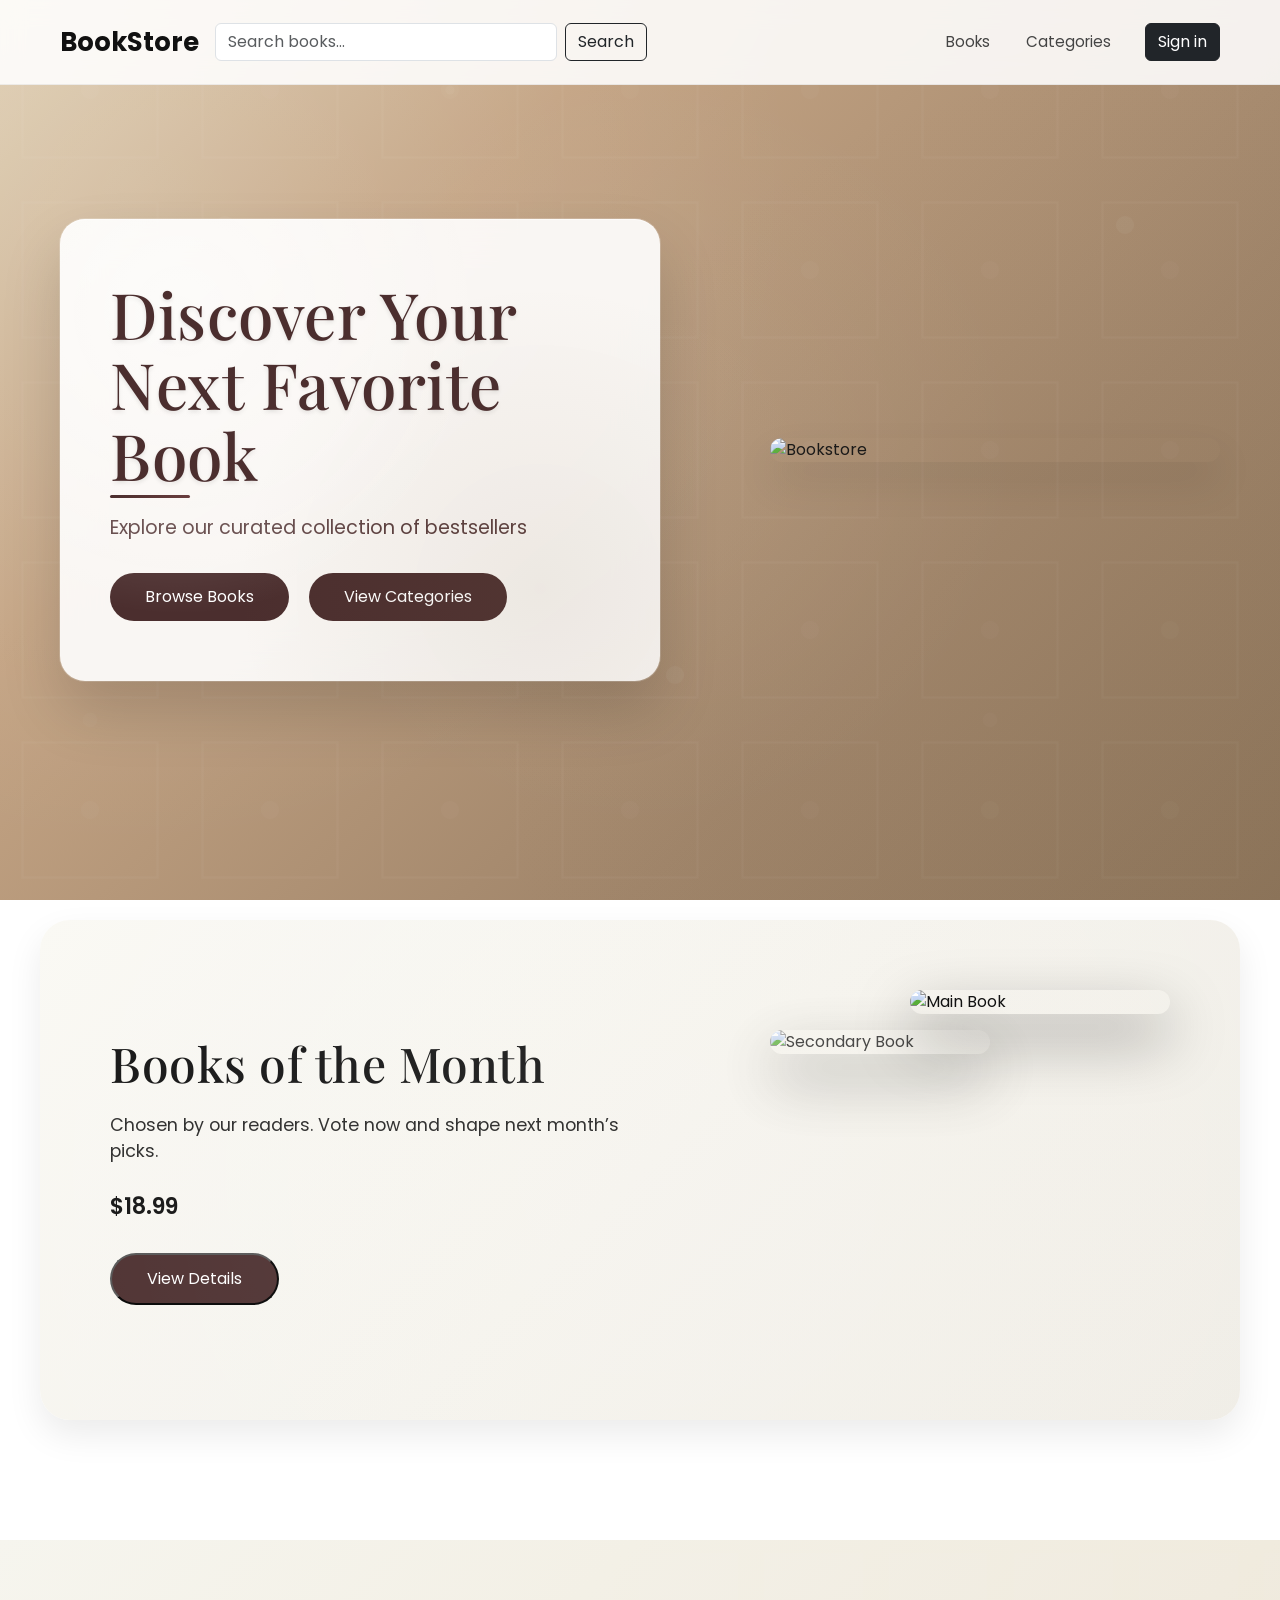
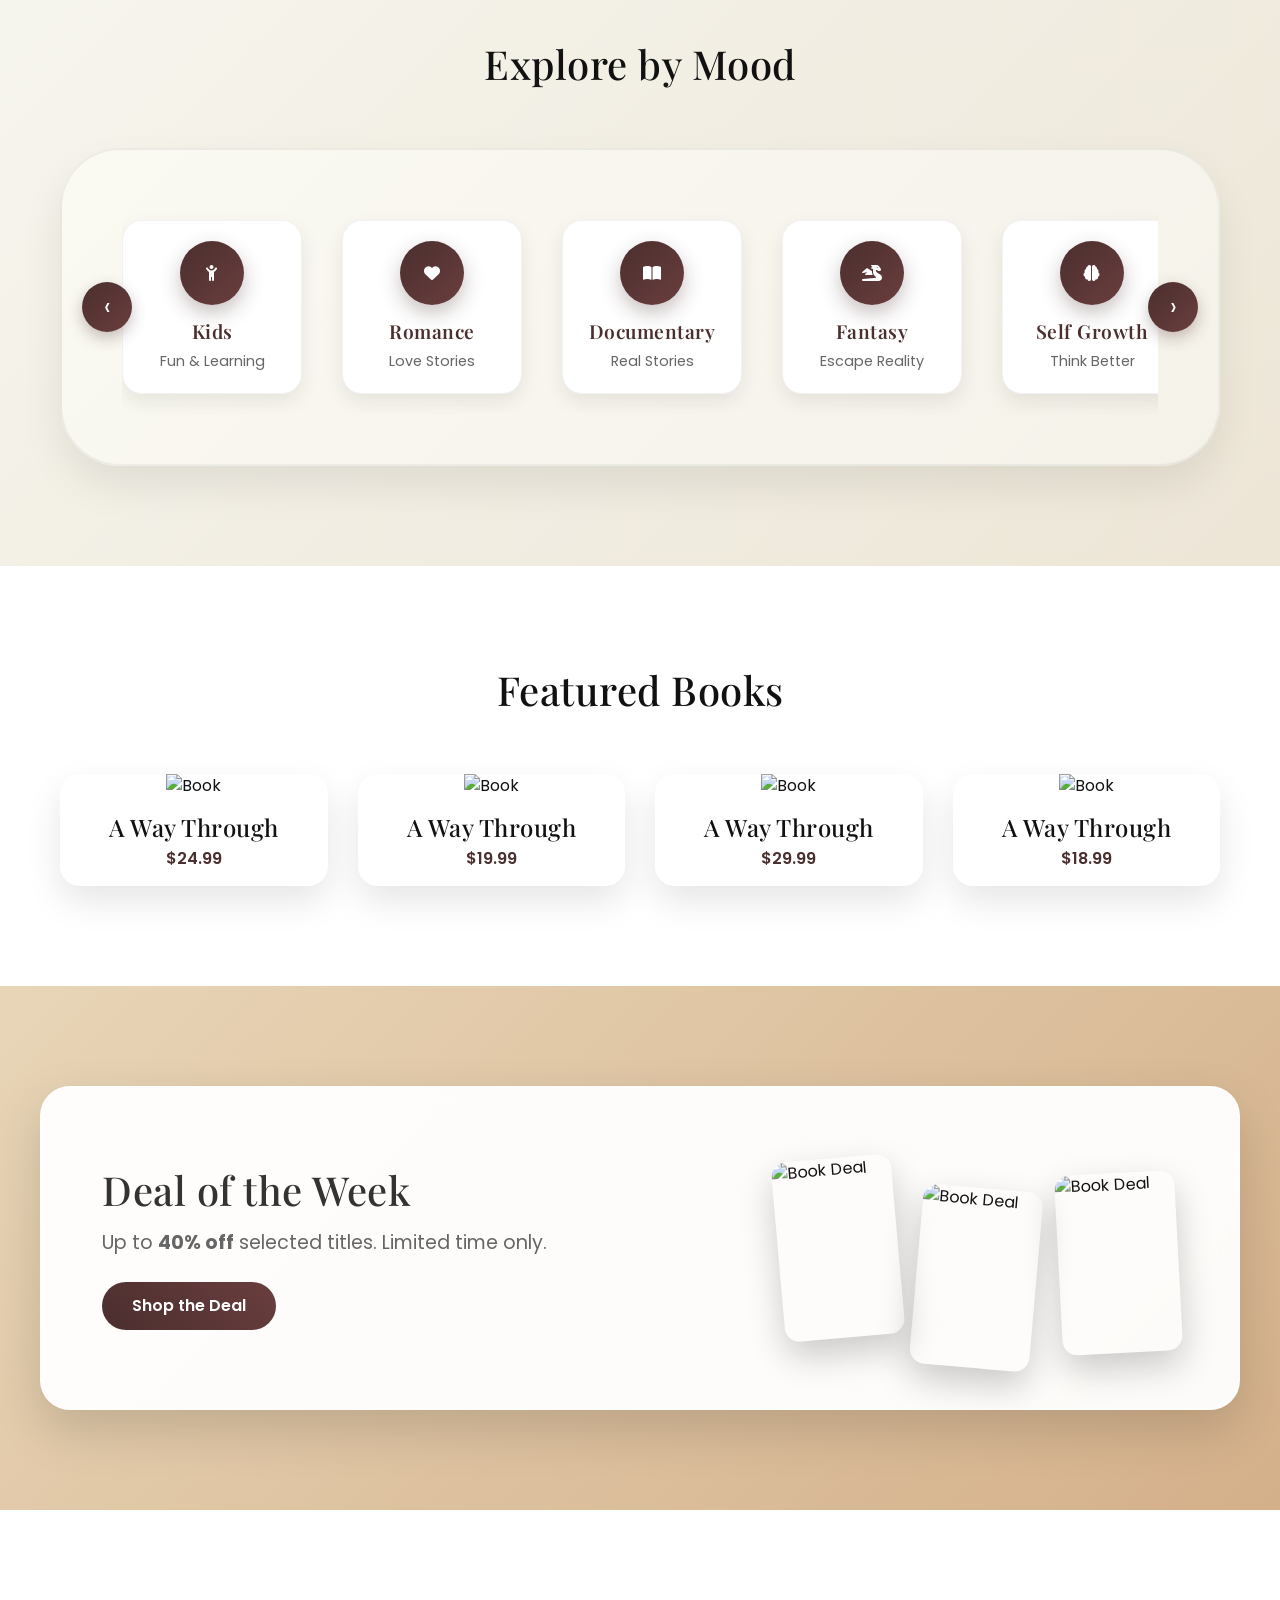
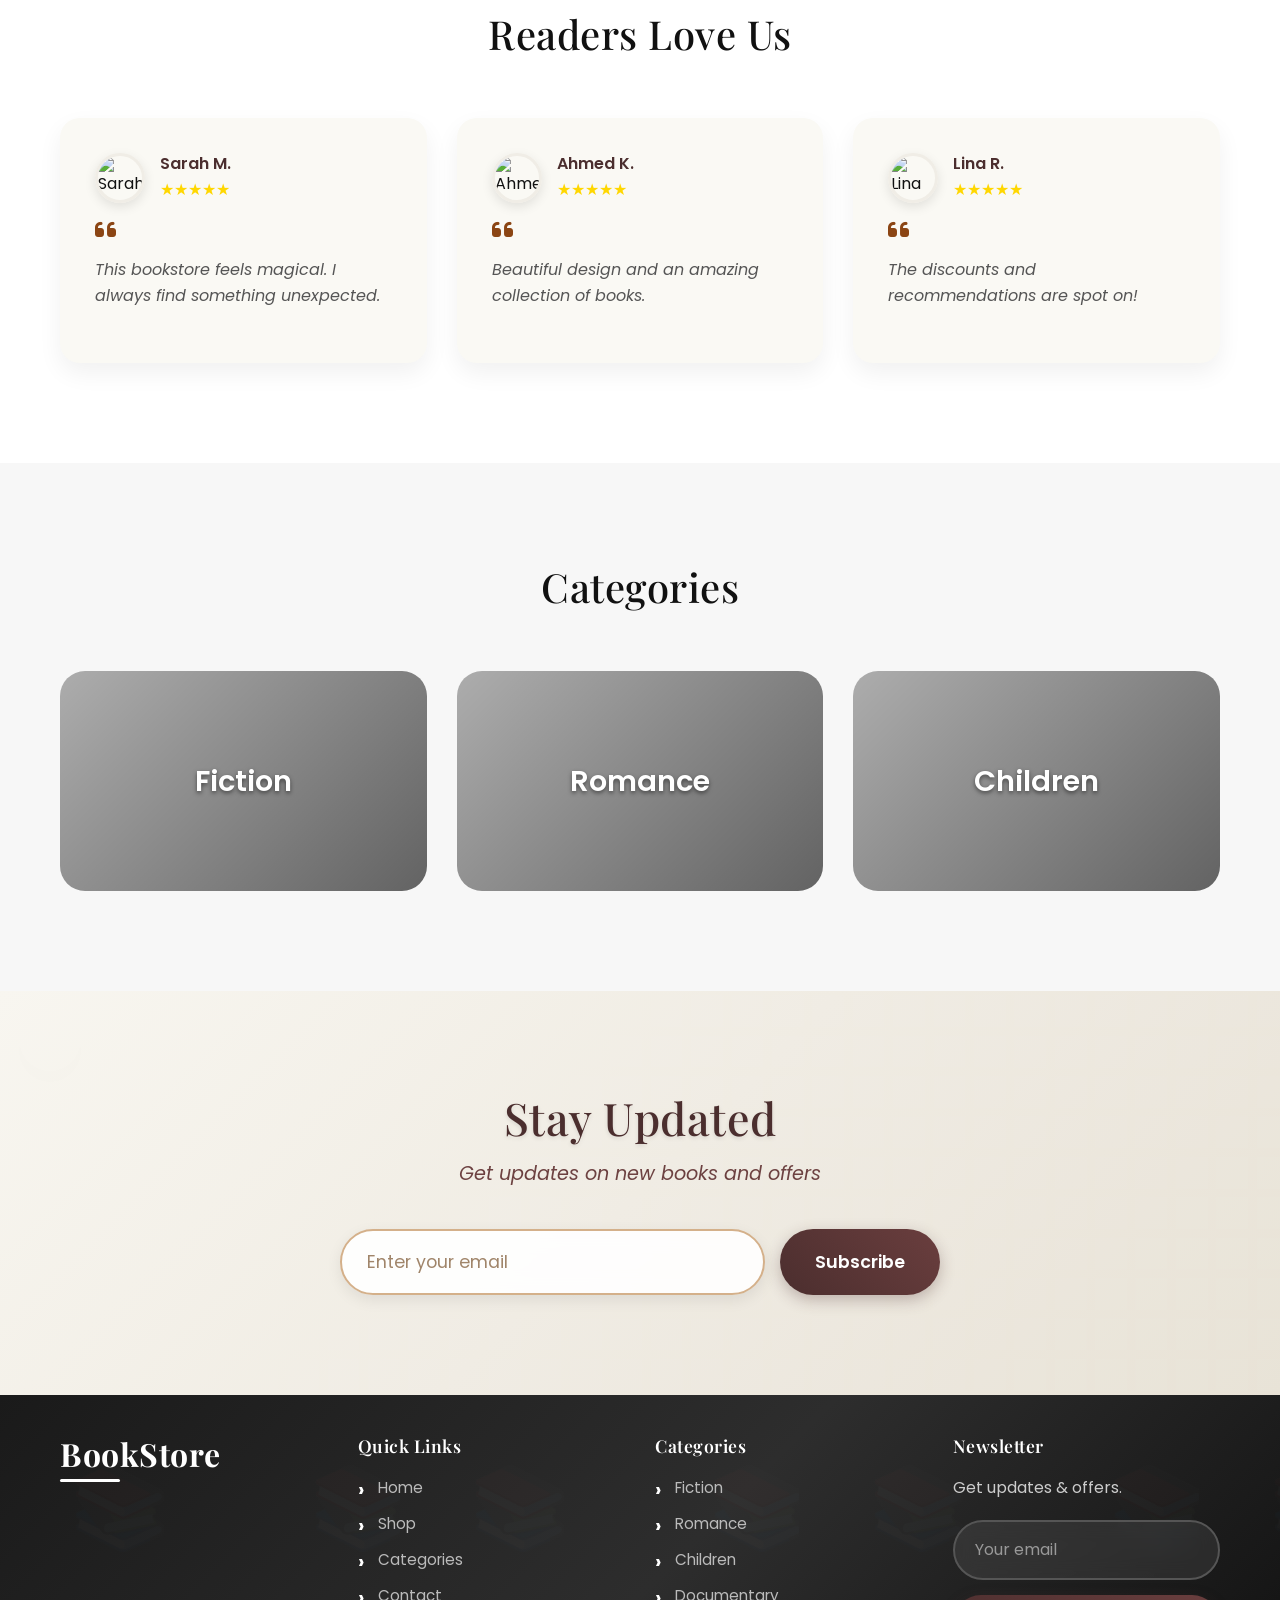
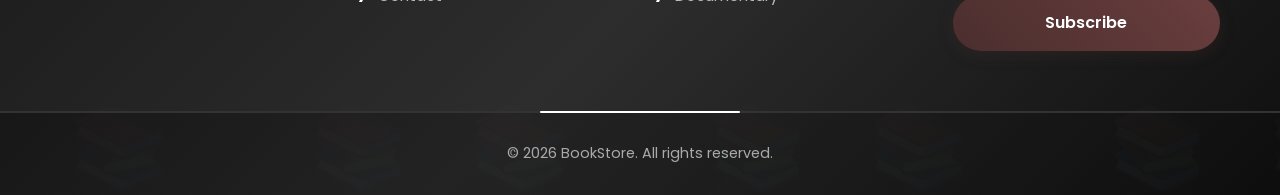
==== index.html @ 762d5c10 "Add files via upload" ====
<!DOCTYPE html>
<html lang="en">
<head>
  <meta charset="UTF-8" />
  <meta name="viewport" content="width=device-width, initial-scale=1.0" />
  <title>BookStore</title>

  <!-- Bootstrap -->
  <link href="https://cdn.jsdelivr.net/npm/bootstrap@5.3.2/dist/css/bootstrap.min.css" rel="stylesheet" />

  <!-- Google Fonts -->
  <link rel="preconnect" href="https://fonts.googleapis.com">
  <link rel="preconnect" href="https://fonts.gstatic.com" crossorigin>
  <link href="https://fonts.googleapis.com/css2?family=Playfair+Display:wght@500;600;700&family=Poppins:wght@300;400;500&display=swap" rel="stylesheet">

  <!-- Font Awesome -->
  <link rel="stylesheet" href="https://cdnjs.cloudflare.com/ajax/libs/font-awesome/6.5.1/css/all.min.css">

  <!-- Custom CSS -->
  <link rel="stylesheet" href="style.css" />
</head>
<body>

  <!-- NAVBAR -->
  <nav class="navbar navbar-expand-lg fixed-top navbar-custom">
    <div class="container">
      <a class="navbar-brand fw-bold" href="#">BookStore</a>
      <button class="navbar-toggler" data-bs-toggle="collapse" data-bs-target="#nav">
        <span class="navbar-toggler-icon"></span>
      </button>

      <div class="collapse navbar-collapse" id="nav">
        <form class="d-flex me-3">
          <input class="form-control me-2" type="search" placeholder="Search books...">
          <button class="btn btn-outline-dark" type="submit">Search</button>
        </form>

        <ul class="navbar-nav ms-auto align-items-center">
          <li class="nav-item"><a class="nav-link" href="#featured">Books</a></li>
          <li class="nav-item"><a class="nav-link" href="#categories">Categories</a></li>

          <li class="nav-item">
            <a href="register.html" class="btn btn-dark ms-3">Sign in</a>
          </li>
        </ul>
      </div>
    </div>
  </nav>

  <!-- HERO -->
  <header class="hero">
    <div class="container hero-container">
      <div class="hero-content">
        <h1>Discover Your Next Favorite Book</h1>
        <p class="hero-line">
          Explore our curated collection of
          <span class="type-wrapper">
            <span id="type-words"></span>
          </span>
        </p>

        <div class="hero-buttons">
          <a href="#featured" class="btn-dark-custom">Browse Books</a>
          <a href="#categories" class="btn-dark-custom">View Categories</a>
        </div>
      </div>

      <div class="hero-image">
        <div class="hero-image-frame">
          <img src="img/try4.jpg" alt="Bookstore">
        </div>
      </div>
    </div>
  </header>

  <!-- BOOK OF THE MONTH -->
  <div class="book-of-day-card">
    <div class="book-of-day-info">
      <h2>Books of the Month</h2>
      <p class="subtitle">
        Chosen by our readers. Vote now and shape next month’s picks.
      </p>

      <div class="price-tag">$18.99</div>

      <button class="btn-dark-custom">View Details</button>
    </div>

    <div class="book-of-day-covers">
      <img src="/img/nbook12.jpg" alt="Main Book" class="main-book">
      <img src="/img/nbook11.jpg" alt="Secondary Book" class="side-book">
    </div>
  </div>

  <!-- EXPLORE BY MOOD -->
  <section class="section mood-section">
    <div class="container">
      <h2 class="section-title">Explore by Mood</h2>

      <div class="mood-wrapper">
        <button class="nav-btn left">‹</button>
        <div class="mood-track">
          <div class="mood-card"><div class="icon"><i class="fa-solid fa-child-reaching"></i></div><h4>Kids</h4><p>Fun & Learning</p></div>
          <div class="mood-card"><div class="icon"><i class="fa-solid fa-heart"></i></div><h4>Romance</h4><p>Love Stories</p></div>
          <div class="mood-card"><div class="icon"><i class="fa-solid fa-book-open"></i></div><h4>Documentary</h4><p>Real Stories</p></div>
          <div class="mood-card"><div class="icon"><i class="fa-solid fa-dragon"></i></div><h4>Fantasy</h4><p>Escape Reality</p></div>
          <div class="mood-card"><div class="icon"><i class="fa-solid fa-brain"></i></div><h4>Self Growth</h4><p>Think Better</p></div>
        </div>
        <button class="nav-btn right">›</button>
      </div>
    </div>
  </section>

  <!-- FEATURED BOOKS -->
  <section class="section" id="featured">
    <div class="container">
      <h2 class="section-title">Featured Books</h2>
      <div class="book-grid">
        <div class="book-card" data-mood="fantasy"><img src="img/img2.jpg" alt="Book"><h4>A Way Through</h4><span>$24.99</span></div>
        <div class="book-card" data-mood="romance"><img src="img/img3.jpg" alt="Book"><h4>A Way Through</h4><span>$19.99</span></div>
        <div class="book-card" data-mood="kids"><img src="img/nbook4.jpg" alt="Book"><h4>A Way Through</h4><span>$29.99</span></div>
        <div class="book-card" data-mood="documentary"><img src="img/nbook8.jpg" alt="Book"><h4>A Way Through</h4><span>$18.99</span></div>
      </div>
    </div>
  </section>

  <!-- DEAL OF THE WEEK -->
  <section class="section deal-section">
    <div class="container deal-box">
      <div class="deal-text">
        <h2>Deal of the Week</h2>
        <p>Up to <strong>40% off</strong> selected titles. Limited time only.</p>
        <a href="#" class="btn btn-dark">Shop the Deal</a>
      </div>
      <div class="deal-icon">
        <img src="img/book1.jpg" alt="Book Deal" style="width: 120px; height: 180px; object-fit: cover; border-radius: 15px; box-shadow: 0 15px 35px rgba(0,0,0,0.2);">
        <img src="img/book3.jpg" alt="Book Deal" style="width: 120px; height: 180px; object-fit: cover; border-radius: 15px; box-shadow: 0 15px 35px rgba(0,0,0,0.2); transform: rotate(5deg) translateY(20px);">
        <img src="img/nbook2.jpg" alt="Book Deal" style="width: 120px; height: 180px; object-fit: cover; border-radius: 15px; box-shadow: 0 15px 35px rgba(0,0,0,0.2); transform: rotate(-3deg) translateY(10px);">
      </div>
    </div>
  </section>

  <!-- READERS LOVE US -->
  <section class="section">
    <div class="container">
      <h2 class="section-title">Readers Love Us</h2>
      <div class="review-grid">
        <div class="review-card">
          <div class="review-header">
            <img src="img/read1.avif" alt="Sarah M." class="review-avatar">
            <div>
              <h5>Sarah M.</h5>
              <div class="review-stars">★★★★★</div>
            </div>
          </div>
          <i class="fa-solid fa-quote-left"></i>
          <p>This bookstore feels magical. I always find something unexpected.</p>
        </div>
        <div class="review-card">
          <div class="review-header">
            <img src="img/read2.jpg" alt="Ahmed K." class="review-avatar">
            <div>
              <h5>Ahmed K.</h5>
              <div class="review-stars">★★★★★</div>
            </div>
          </div>
          <i class="fa-solid fa-quote-left"></i>
          <p>Beautiful design and an amazing collection of books.</p>
        </div>
        <div class="review-card">
          <div class="review-header">
            <img src="img/read3.avif" alt="Lina R." class="review-avatar">
            <div>
              <h5>Lina R.</h5>
              <div class="review-stars">★★★★★</div>
            </div>
          </div>
          <i class="fa-solid fa-quote-left"></i>
          <p>The discounts and recommendations are spot on!</p>
        </div>
      </div>
    </div>
  </section>

  <!-- CATEGORIES -->
  <section class="section light" id="categories">
    <div class="container">
      <h2 class="section-title">Categories</h2>
      <div class="category-grid">
        <div class="category-card" style="background-image:url('img/img6.png')"><span>Fiction</span></div>
        <div class="category-card" style="background-image:url('img/img7.jpg')"><span>Romance</span></div>
        <div class="category-card" style="background-image:url('img/img11.jpg')"><span>Children</span></div>
      </div>
    </div>
  </section>

  <!-- NEWSLETTER -->
  <section class="section newsletter-section">
    <div class="container text-center">
      <h3>Stay Updated</h3>
      <p>Get updates on new books and offers</p>
      <form class="newsletter">
        <input type="email" placeholder="Enter your email">
        <button class="btn btn-dark">Subscribe</button>
      </form>
    </div>
  </section>

  <!-- FOOTER -->
  <footer class="footer">
    <div class="container footer-grid">
      <div class="footer-col"><h3>BookStore</h3></div>
      <div class="footer-col"><h4>Quick Links</h4><ul><li><a href="#">Home</a></li><li><a href="#">Shop</a></li><li><a href="#">Categories</a></li><li><a href="#">Contact</a></li></ul></div>
      <div class="footer-col"><h4>Categories</h4><ul><li><a href="#">Fiction</a></li><li><a href="#">Romance</a></li><li><a href="#">Children</a></li><li><a href="#">Documentary</a></li></ul></div>
      <div class="footer-col"><h4>Newsletter</h4><p>Get updates & offers.</p><form class="footer-newsletter"><input type="email" placeholder="Your email"><button>Subscribe</button></form></div>
    </div>
    <div class="footer-bottom">© 2026 BookStore. All rights reserved.</div>
  </footer>

  <!-- Bootstrap & Scripts -->
  <script src="https://cdn.jsdelivr.net/npm/bootstrap@5.3.2/dist/js/bootstrap.bundle.min.js"></script>
  <script src="main.js"></script>
  <script>
    document.addEventListener("DOMContentLoaded", () => {
      const words = ["bestsellers", "classics", "hidden gems"];
      const el = document.getElementById("type-words");
      let wordIndex = 0, charIndex = 0, isDeleting = false;
      function loop() {
        const current = words[wordIndex];
        if (!isDeleting) {
          el.textContent = current.substring(0, charIndex + 1);
          charIndex++;
          if (charIndex === current.length) setTimeout(()=>isDeleting=true,1200);
        } else {
          el.textContent = current.substring(0,charIndex-1);
          charIndex--;
          if (charIndex===0){isDeleting=false;wordIndex=(wordIndex+1)%words.length;}
        }
        setTimeout(loop,isDeleting?50:80);
      }
      loop();
    });
  </script>
</body>
</html>
---- style.css ----
/* 
   RESET & BASE
 */
* {
  margin: 0;
  padding: 0;
  box-sizing: border-box;
}

html, body {
  overflow-x: hidden;
}

body {
  font-family: 'Poppins', sans-serif;
  color: #111;
}

h1, h2, h3, h4 {
  font-family: 'Playfair Display', serif;
  letter-spacing: 0.5px;
}

.container {
  max-width: 1200px;
  margin: auto;
  padding: 0 20px;
}

/* 
   NAVBAR
 */
.navbar-custom {
  background: rgba(255,255,255,0.88);
  backdrop-filter: blur(12px);
  border-bottom: 1px solid rgba(0,0,0,0.06);
  padding: 18px 0;
}

.navbar-custom .navbar-brand {
  font-size: 1.6rem;
  font-weight: 700;
  color: #111;
}

.navbar-custom .nav-link {
  font-size: 0.95rem;
  color: #444;
  margin: 0 10px;
  position: relative;
}

.navbar-custom .nav-link::after {
  content: '';
  position: absolute;
  bottom: -6px;
  left: 0;
  width: 100%;
  height: 1px;
  background: #111;
  transform: scaleX(0);
  transition: 0.3s ease;
}

.navbar-custom .nav-link:hover::after {
  transform: scaleX(1);
}

/* 
   SECTIONS
*/
.section {
  padding: 90px 0;
}

.section.light {
  background: #f7f7f7;
}

.section-title {
  text-align: center;
  font-size: 2.3rem;
  margin-bottom: 50px;
}

/* 
   HERO
*/
.hero {
  min-height: 100vh;
  display: flex;
  align-items: center;
  justify-content: center;
  position: relative;
  padding: 120px 0;
  background:
    linear-gradient(135deg, #dfcfb3 0%, #c4a484 30%, #a0856a 70%, #8b7359 100%),
    radial-gradient(circle at 20% 30%, rgba(255, 248, 220, 0.3) 0%, transparent 50%),
    radial-gradient(circle at 80% 70%, rgba(139, 115, 85, 0.2) 0%, transparent 50%);
  overflow: hidden;
}

.hero::before {
  content: '';
  position: absolute;
  top: 0;
  left: 0;
  right: 0;
  bottom: 0;
  background:
    url('data:image/svg+xml,<svg xmlns="http://www.w3.org/2000/svg" viewBox="0 0 100 100"><defs><pattern id="grain" width="100" height="100" patternUnits="userSpaceOnUse"><circle cx="25" cy="25" r="1" fill="%23ffffff" opacity="0.04"/><circle cx="75" cy="75" r="1" fill="%23ffffff" opacity="0.04"/><circle cx="50" cy="10" r="0.5" fill="%23ffffff" opacity="0.03"/><circle cx="10" cy="80" r="0.8" fill="%23ffffff" opacity="0.02"/></pattern></defs><rect width="100" height="100" fill="url(%23grain)"/></svg>'),
    url('data:image/svg+xml,<svg xmlns="http://www.w3.org/2000/svg" viewBox="0 0 200 200"><defs><pattern id="geometric" width="40" height="40" patternUnits="userSpaceOnUse"><rect x="5" y="5" width="30" height="30" fill="none" stroke="%23ffffff" stroke-width="0.5" opacity="0.03"/><circle cx="20" cy="20" r="2" fill="%23ffffff" opacity="0.02"/></pattern></defs><rect width="200" height="200" fill="url(%23geometric)"/></svg>');
  pointer-events: none;
  animation: subtle-move 20s ease-in-out infinite;
}

.hero::after {
  content: '';
  position: absolute;
  top: 0;
  left: 0;
  right: 0;
  bottom: 0;
  background:
    radial-gradient(circle at 10% 20%, rgba(255,255,255,0.1) 0%, transparent 50%),
    radial-gradient(circle at 90% 80%, rgba(139,115,85,0.08) 0%, transparent 50%),
    radial-gradient(circle at 50% 50%, rgba(255,255,255,0.05) 0%, transparent 50%);
  pointer-events: none;
  animation: float-particles 25s ease-in-out infinite;
}

@keyframes float-particles {
  0%, 100% {
    transform: translate(0, 0) scale(1);
    opacity: 0.3;
  }
  25% {
    transform: translate(10px, -10px) scale(1.05);
    opacity: 0.4;
  }
  50% {
    transform: translate(-5px, 5px) scale(0.95);
    opacity: 0.2;
  }
  75% {
    transform: translate(5px, -5px) scale(1.02);
    opacity: 0.35;
  }
}

@keyframes subtle-move {
  0%, 100% { transform: translate(0, 0) rotate(0deg); }
  25% { transform: translate(5px, -5px) rotate(0.5deg); }
  50% { transform: translate(-3px, 3px) rotate(-0.3deg); }
  75% { transform: translate(2px, -2px) rotate(0.2deg); }
}


@keyframes float {
  0%, 100% { transform: translateY(0px) rotate(0deg); }
  50% { transform: translateY(-20px) rotate(5deg); }
}

.hero .container {
  display: flex;
  align-items: center;
  justify-content: space-between;
  max-width: 1200px;
  width: 100%;
  gap: 60px;
  position: relative;
}

.hero-content {
  flex: 1;
  z-index: 2;
  background: rgba(255,255,255,0.9);
  backdrop-filter: blur(20px);
  padding: 60px 50px;
  border-radius: 25px;
  box-shadow:
    0 30px 60px rgba(0,0,0,0.15),
    0 0 0 1px rgba(255,255,255,0.2),
    inset 0 1px 0 rgba(255,255,255,0.6);
  position: relative;
  overflow: hidden;
}

.hero-content::before {
  content: '';
  position: absolute;
  top: 0;
  left: 0;
  right: 0;
  bottom: 0;
  background:
    radial-gradient(circle at 20% 20%, rgba(255,255,255,0.4) 0%, transparent 50%),
    radial-gradient(circle at 80% 80%, rgba(139,115,85,0.1) 0%, transparent 50%);
  pointer-events: none;
}

.hero-content h1 {
  font-size: clamp(2.8rem, 5vw, 4rem);
  line-height: 1.1;
  margin-bottom: 24px;
  color: #4b2e2e;
  text-shadow: 0 2px 4px rgba(0,0,0,0.1);
  position: relative;
}

.hero-content h1::after {
  content: '';
  position: absolute;
  bottom: -8px;
  left: 0;
  width: 80px;
  height: 3px;
  background: linear-gradient(90deg, #4b2e2e, #6a3e3e);
  border-radius: 2px;
}

.hero-line {
  font-size: 1.2rem;
  color: #5a3e3e;
  margin-bottom: 30px;
}

.hero-buttons {
  display: flex;
  gap: 20px;
}

.btn-dark-custom {
  padding: 12px 35px;
  border-radius: 999px;
  background: #4b2e2e;
  color: #fff;
  text-decoration: none;
  transition: 0.3s;
  cursor: pointer;
}

.btn-dark-custom:hover {
  background: #6a3e3e;
  transform: translateY(-2px);
}

/* IMAGE */
.hero-image {
  flex: 1;
  display: flex;
  justify-content: flex-end;
  align-items: center;
}

.hero-image-frame {
  width: 90%;
  height: 30%;
  max-width: 500px;
  border-radius: 20px;
  overflow: hidden;
  box-shadow: 0 20px 40px rgba(0,0,0,0.1);
}

.hero-image-frame img {
  width: 100%;
  display: block;
  height: auto;
  object-fit: cover;
  transition: transform 0.5s ease;
}

.hero-image-frame img:hover {
  transform: scale(1.05);
}

/* 
   BOOK OF THE MONTH
*/
.book-of-day-card {
  max-width: 1200px;
  margin: 20px auto 120px;
  padding: 70px;
  display: grid;
  grid-template-columns: 1.2fr 1fr;
  gap: 60px;
  align-items: center;
  background: linear-gradient(135deg, #faf9f4 0%, #f0ede6 100%);
  border-radius: 30px;
  box-shadow: 0 15px 35px rgba(0,0,0,0.08);
  position: relative;
  overflow: hidden;
  transition: transform 0.3s ease, box-shadow 0.3s ease;
}

.book-of-day-card:hover {
  transform: translateY(-5px);
  box-shadow: 0 25px 50px rgba(0,0,0,0.12);
}

.book-of-day-card::before {
  content: '';
  position: absolute;
  top: -50%;
  right: -50%;
  width: 200%;
  height: 200%;
  background: radial-gradient(circle, rgba(255,255,255,0.1) 0%, transparent 70%);
  pointer-events: none;
}

.book-of-day-card::after {
  content: '';
  position: absolute;
  top: 20px;
  left: 20px;
  width: 100px;
  height: 100px;
 
  border-radius: 50%;
  opacity: 0.05;
  animation: float 8s ease-in-out infinite;
}

.book-of-day-info h2 {
  font-size: 3rem;
  margin-bottom: 20px;
}

.book-of-day-info .subtitle {
  font-size: 1.1rem;
  opacity: 0.85;
  margin-bottom: 25px;
}

.price-tag {
  font-size: 1.4rem;
  font-weight: 600;
  margin-bottom: 30px;
}

.book-of-day-covers {
  position: relative;
  height: 360px;
}

.book-of-day-covers img {
  position: absolute;
  border-radius: 16px;
  box-shadow: 0 25px 60px rgba(0,0,0,0.4);
    border-radius: 18px;
  transition: transform 0.4s ease, opacity 0.4s ease;
}

.main-book {
  width: 260px;
  right: 0;
  top: 0;
  z-index: 2;
}

.side-book {
  width: 220px;
  right: 180px;
  top: 40px;
  opacity: 0.75;
}
.book-of-day-card:hover .main-book {
  transform: scale(1.05);
}

.book-of-day-card:hover .side-book {
  transform: scale(0.95);
  opacity: 0.5;
}

/* 
   FEATURED & MORE TO LOVE
 */
.book-grid {
  display: grid;
  grid-template-columns: repeat(auto-fit, minmax(220px,1fr));
  gap: 30px;
}

.book-card {
  background: white;
  border-radius: 16px;
  overflow: hidden;
  box-shadow: 0 10px 30px rgba(0,0,0,0.08);
  transition: transform 0.3s ease;
  text-align: center;
}

.book-card:hover {
  transform: translateY(-10px);
}

.book-card img {
  width: 100%;
  height: 300px;
  object-fit: cover;
}

.book-card h4 {
  margin: 15px 0 5px;
}

.book-card span {
  color: #777;
  display: block;
  margin-bottom: 15px;
}

/* 
   EXPLORE BY MOOD
*/
.mood-section {
  background: linear-gradient(135deg, #f6f5ee 0%, #ede6d6 100%);
  position: relative;
  overflow: hidden;
}

.mood-section::before {
  content: '';
  position: absolute;
  top: 0;
  left: 0;
  right: 0;
  bottom: 0;
  background: url('data:image/svg+xml,<svg xmlns="http://www.w3.org/2000/svg" viewBox="0 0 100 100"><defs><pattern id="books" width="20" height="20" patternUnits="userSpaceOnUse"><rect width="20" height="20" fill="none"/><rect x="2" y="2" width="16" height="16" fill="%23ffffff" opacity="0.02"/></pattern></defs><rect width="100" height="100" fill="url(%23books)"/></svg>');
  pointer-events: none;
}

.mood-wrapper {
  position: relative;
  background: linear-gradient(135deg, #faf9f2 0%, #f5f2ea 100%);
  border-radius: 60px;
  padding: 50px 60px;
  border: 2px solid rgba(0,0,0,0.05);
  box-shadow: 0 20px 40px rgba(0,0,0,0.08);
  backdrop-filter: blur(10px);
}

.mood-track {
  display: flex;
  gap: 40px;
  overflow-x: auto;
  scroll-behavior: smooth;
  padding: 20px 0;
}

.mood-track::-webkit-scrollbar {
  display: none;
}

.mood-card {
  min-width: 180px;
  text-align: center;
  cursor: pointer;
  transition: all 0.4s ease;
  padding: 25px 15px;
  border-radius: 25px;
  background: rgba(255,255,255,0.8);
  backdrop-filter: blur(10px);
  border: 1px solid rgba(0,0,0,0.05);
  position: relative;
  overflow: hidden;
}

.mood-card::before {
  content: '';
  position: absolute;
  top: 0;
  left: -100%;
  width: 100%;
  height: 100%;
  background: linear-gradient(90deg, transparent, rgba(255,255,255,0.4), transparent);
  transition: left 0.5s;
}

.mood-card:hover::before {
  left: 100%;
}

.mood-card:hover {
  transform: translateY(-12px) scale(1.05);
  box-shadow: 0 20px 40px rgba(0,0,0,0.15);
  background: rgba(255,255,255,0.95);
}

.mood-card .icon {
  width: 64px;
  height: 64px;
  background: linear-gradient(135deg, #4b2e2e 0%, #6a3e3e 100%);
  color: white;
  border-radius: 50%;
  display: flex;
  align-items: center;
  justify-content: center;
  margin: 0 auto 15px;
  transition: all 0.3s ease;
  box-shadow: 0 8px 20px rgba(75, 46, 46, 0.3);
}

.mood-card:hover .icon {
  transform: scale(1.1);
  box-shadow: 0 12px 30px rgba(75, 46, 46, 0.4);
}

.mood-card h4 {
  font-size: 1.2rem;
  font-weight: 600;
  margin-bottom: 8px;
  color: #4b2e2e;
}

.mood-card p {
  font-size: 0.9rem;
  color: #666;
  margin: 0;
}

.nav-btn {
  position: absolute;
  top: 50%;
  transform: translateY(-50%);
  background: linear-gradient(135deg, #4b2e2e 0%, #6a3e3e 100%);
  border: none;
  width: 50px;
  height: 50px;
  border-radius: 50%;
  font-size: 1.5rem;
  color: white;
  box-shadow: 0 6px 15px rgba(75, 46, 46, 0.3);
  transition: all 0.3s ease;
  cursor: pointer;
  z-index: 10;
}

.nav-btn:hover {
  transform: translateY(-50%) scale(1.1);
  box-shadow: 0 8px 20px rgba(75, 46, 46, 0.4);
  background: linear-gradient(135deg, #6a3e3e 0%, #8a4e4e 100%);
}

.nav-btn.left { left: 20px; }
.nav-btn.right { right: 20px; }

/* 
   DEAL OF THE WEEK
*/
.deal-section {
  background: linear-gradient(135deg, #e8d5b7, #d4b08a);
  position: relative;
  overflow: hidden;
}

.deal-section::before {
  content: '';
  position: absolute;
  top: 0;
  left: 0;
  right: 0;
  bottom: 0;
  background: url('img/floral-bg.png') center/cover no-repeat;
  opacity: 0.1;
}

.deal-box {
  display: flex;
  justify-content: space-between;
  align-items: center;
  padding: 60px;
  border-radius: 30px;
  background: rgba(255, 255, 255, 0.95);
  backdrop-filter: blur(10px);
  box-shadow: 0 20px 50px rgba(0,0,0,0.15);
  border: 2px solid rgba(255, 255, 255, 0.3);
  position: relative;
  z-index: 1;
  transition: transform 0.3s ease, box-shadow 0.3s ease;
}

.deal-box:hover {
  transform: translateY(-10px);
  box-shadow: 0 30px 70px rgba(0,0,0,0.2);
}

.deal-text h2 {
  font-size: 2.5rem;
  margin-bottom: 15px;
  color: #333;
}

.deal-text p {
  font-size: 1.2rem;
  margin-bottom: 25px;
  color: #666;
}

.deal-text .btn {
  background: linear-gradient(45deg, #4b2e2e, #6a3e3e);
  border: none;
  padding: 12px 30px;
  border-radius: 25px;
  font-weight: 600;
  transition: all 0.3s ease;
}

.deal-text .btn:hover {
  transform: scale(1.05);
  box-shadow: 0 10px 25px rgba(75, 46, 46, 0.3);
}

.deal-icon {
  position: relative;
  display: flex;
  gap: 20px;
  align-items: center;
}

.deal-icon img {
  width: 120px;
  height: 180px;
  object-fit: cover;
  border-radius: 15px;
  box-shadow: 0 15px 35px rgba(0,0,0,0.2);
  transition: transform 0.3s ease;
}

.deal-icon img:nth-child(1) {
  transform: rotate(-5deg);
}

.deal-icon img:nth-child(2) {
  transform: rotate(5deg);
  margin-top: 20px;
}

.deal-icon img:nth-child(3) {
  transform: rotate(-3deg);
  margin-top: 10px;
}

.deal-icon img:hover {
  transform: scale(1.05) rotate(0deg);
}

@keyframes pulse {
  0%, 100% { transform: scale(1); }
  50% { transform: scale(1.1); }
}

/*
   REVIEWS
*/
.review-grid {
  display: grid;
  grid-template-columns: repeat(auto-fit, minmax(260px,1fr));
  gap: 30px;
}

.review-card {
  background: #faf9f4;
  padding: 35px;
  border-radius: 20px;
  box-shadow: 0 10px 25px rgba(0,0,0,0.06);
  transition: transform 0.3s ease, box-shadow 0.3s ease;
  position: relative;
}

.review-card:hover {
  transform: translateY(-5px);
  box-shadow: 0 15px 35px rgba(0,0,0,0.1);
}

.review-card i {
  color: #8b4513;
  font-size: 1.5rem;
  margin-bottom: 15px;
  display: block;
}

.review-card p {
  font-style: italic;
  font-size: 1rem;
  line-height: 1.6;
  color: #555;
  margin-bottom: 20px;
}

.review-card h5 {
  font-weight: 600;
  color: #4b2e2e;
  font-size: 1rem;
  margin: 0;
}

.review-header {
  display: flex;
  align-items: center;
  gap: 15px;
  margin-bottom: 15px;
}

.review-avatar {
  width: 50px;
  height: 50px;
  border-radius: 50%;
  object-fit: cover;
  border: 3px solid #f0ede6;
  box-shadow: 0 4px 12px rgba(0,0,0,0.1);
}

.review-stars {
  color: #ffd700;
  font-size: 1rem;
  margin-top: 5px;
}

/* 
   CATEGORIES
*/
.category-grid {
  display: grid;
  grid-template-columns: repeat(auto-fit, minmax(280px,1fr));
  gap: 30px;
}

.category-card {
  height: 220px;
  border-radius: 25px;
  background-size: cover;
  background-position: center;
  position: relative;
  display: flex;
  align-items: center;
  justify-content: center;
  color: white;
  font-size: 1.8rem;
  font-weight: 600;
  transition: all 0.4s ease;
  overflow: hidden;
  cursor: pointer;
}

.category-card::before {
  content: '';
  position: absolute;
  top: 0;
  left: 0;
  right: 0;
  bottom: 0;
  background: linear-gradient(135deg, rgba(0,0,0,0.3) 0%, rgba(0,0,0,0.6) 100%);
  transition: all 0.4s ease;
}

.category-card::after {
  content: '';
  position: absolute;
  top: 50%;
  left: 50%;
  width: 0;
  height: 0;
  background: rgba(255,255,255,0.1);
  border-radius: 50%;
  transform: translate(-50%, -50%);
  transition: all 0.6s ease;
}

.category-card:hover::before {
  background: linear-gradient(135deg, rgba(0,0,0,0.1) 0%, rgba(0,0,0,0.4) 100%);
}

.category-card:hover::after {
  width: 300px;
  height: 300px;
}

.category-card:hover {
  transform: translateY(-8px) scale(1.03);
  box-shadow: 0 25px 50px rgba(0,0,0,0.2);
}

.category-card span {
  position: relative;
  z-index: 2;
  text-shadow: 0 2px 4px rgba(0,0,0,0.5);
  transition: all 0.3s ease;
}

.category-card:hover span {
  transform: scale(1.05);
}

/* 
   NEWSLETTER
 */
.newsletter-section {
  background: linear-gradient(135deg, #f8f6f0 0%, #e8e2d6 100%);
  position: relative;
  overflow: hidden;
  color: #4b2e2e;
  padding: 120px 0;
}

.newsletter-section::before {
  content: '';
  position: absolute;
  top: 0;
  left: 0;
  right: 0;
  bottom: 0;
  background: url('data:image/svg+xml,<svg xmlns="http://www.w3.org/2000/svg" viewBox="0 0 100 100"><defs><pattern id="paper" width="10" height="10" patternUnits="userSpaceOnUse"><rect width="10" height="10" fill="none"/><rect x="1" y="1" width="8" height="8" fill="%23ffffff" opacity="0.02"/></pattern></defs><rect width="100" height="100" fill="url(%23paper)"/></svg>');
  pointer-events: none;
}

.newsletter-section::after {
  content: '';
  position: absolute;
  top: 20px;
  left: 20px;
  width: 80px;
  height: 80px;
  border-radius: 50%;
  box-shadow: 0 10px 30px rgba(0,0,0,0.1);
  opacity: 0.1;
}

.newsletter-section::after {
  content: '';
  position: absolute;
  bottom: 20px;
  right: 20px;
  width: 60px;
  height: 60px;
  border-radius: 50%;
  box-shadow: 0 10px 30px rgba(0,0,0,0.1);
  opacity: 0.1;
}

.newsletter-section h3 {
  font-size: 2.8rem;
  margin-bottom: 15px;
  color: #4b2e2e;
  text-shadow: 0 2px 4px rgba(0,0,0,0.1);
  position: relative;
}

@keyframes bounce {
  0%, 20%, 50%, 80%, 100% { transform: translateY(0); }
  40% { transform: translateY(-10px); }
  60% { transform: translateY(-5px); }
}

.newsletter-section p {
  font-size: 1.2rem;
  margin-bottom: 40px;
  color: #6a3e3e;
  font-style: italic;
}

.newsletter {
  display: flex;
  gap: 15px;
  max-width: 600px;
  margin: 0 auto;
  position: relative;
}

.newsletter input {
  flex: 1;
  padding: 18px 25px;
  border: 2px solid #d4b08a;
  border-radius: 50px;
  background: rgba(255,255,255,0.9);
  color: #4b2e2e;
  font-size: 1.1rem;
  backdrop-filter: blur(10px);
  transition: all 0.3s ease;
  box-shadow: 0 5px 15px rgba(0,0,0,0.08);
}

.newsletter input::placeholder {
  color: #a0856a;
}

.newsletter input:focus {
  outline: none;
  border-color: #4b2e2e;
  background: white;
  box-shadow: 0 8px 25px rgba(75, 46, 46, 0.15);
  transform: translateY(-2px);
}

.newsletter button {
  padding: 18px 35px;
  border: none;
  border-radius: 50px;
  background: linear-gradient(45deg, #4b2e2e, #6a3e3e);
  color: white;
  font-weight: 600;
  font-size: 1.1rem;
  cursor: pointer;
  transition: all 0.3s ease;
  box-shadow: 0 5px 15px rgba(75, 46, 46, 0.3);
  position: relative;
  overflow: hidden;
}

.newsletter button::before {
  content: '';
  position: absolute;
  top: 0;
  left: -100%;
  width: 100%;
  height: 100%;
  background: linear-gradient(90deg, transparent, rgba(255,255,255,0.2), transparent);
  transition: left 0.5s;
}

.newsletter button:hover::before {
  left: 100%;
}

.newsletter button:hover {
  transform: translateY(-3px) scale(1.05);
  box-shadow: 0 10px 30px rgba(75, 46, 46, 0.4);
}

/*
   FOOTER
*/
.footer {
  background:
    linear-gradient(135deg, #1a1a1a 0%, #2d2d2d 50%, #0f0f0f 100%),
    radial-gradient(circle at 25% 75%, rgba(139, 69, 19, 0.15) 0%, transparent 40%),
    radial-gradient(circle at 75% 25%, rgba(160, 82, 45, 0.1) 0%, transparent 40%);
  color: #ccc;
  padding: 40px 0 0;
  position: relative;
  overflow: hidden;
}

.footer::before {
  content: '';
  position: absolute;
  top: 0;
  left: 0;
  right: 0;
  bottom: 0;
  background: url('data:image/svg+xml,<svg xmlns="http://www.w3.org/2000/svg" viewBox="0 0 100 100"><defs><pattern id="footer-books" width="60" height="60" patternUnits="userSpaceOnUse"><text x="30" y="35" font-family="serif" font-size="20" fill="%23ffffff" opacity="0.02" text-anchor="middle">📚</text></pattern></defs><rect width="100" height="100" fill="url(%23footer-books)"/></svg>');
  pointer-events: none;
}

.footer::after {
  content: '';
  position: absolute;
  top: 10px;
  right: 10px;
  width: 60px;
  height: 60px;
  background: url('img/book1.jpg') center/cover no-repeat;
  border-radius: 50%;
  opacity: 0.03;
  animation: float 15s ease-in-out infinite;
}

.footer-grid {
  display: grid;
  grid-template-columns: repeat(auto-fit, minmax(220px,1fr));
  gap: 30px;
  position: relative;
  z-index: 1;
  max-width: 1200px;
  margin: 0 auto;
  padding: 0 20px;
}

.footer h3 {
  color: #fff;
  font-size: 2rem;
  margin-bottom: 25px;
  position: relative;
  font-weight: 700;
}

.footer h3::before {
  content: '';
  position: absolute;
  bottom: -8px;
  left: 0;
  width: 60px;
  height: 3px;
  background: #ffffff;
  border-radius: 2px;
}

.footer h4 {
  color: #fff;
  margin-bottom: 20px;
  font-size: 1.1rem;
  font-weight: 600;
  position: relative;
}


.footer ul {
  list-style: none;
  padding: 0;
}

.footer ul li {
  margin-bottom: 12px;
  position: relative;
  padding-left: 20px;
}

.footer ul li::before {
  content: '›';
  position: absolute;
  left: 0;
  color: #ffffff;
  font-size: 1.2rem;
  font-weight: bold;
}

.footer ul li a {
  color: #bbb;
  text-decoration: none;
  transition: all 0.3s ease;
  position: relative;
  font-size: 0.95rem;
}

.footer ul li a::before {
  content: '';
  position: absolute;
  bottom: 0;
  left: 0;
  width: 0;
  height: 1px;
  background: #ffffff;
  transition: width 0.3s ease;
}

.footer ul li a:hover {
  color: #fff;
  transform: translateX(8px);
}

.footer ul li a:hover::before {
  width: 100%;
}

.footer-newsletter {
  display: flex;
  flex-direction: column;
  gap: 15px;
  margin-top: 20px;
  position: relative;
}

.footer-newsletter input {
  width: 100%;
  padding: 16px 20px;
  border: 2px solid #555;
  border-radius: 30px;
  background: rgba(255,255,255,0.08);
  color: #fff;
  font-size: 1rem;
  backdrop-filter: blur(10px);
  transition: all 0.3s ease;
}

.footer-newsletter input::placeholder {
  color: #999;
}

.footer-newsletter input:focus {
  outline: none;
  border-color: #ff6b6b;
  background: rgba(255,255,255,0.12);
  box-shadow: 0 0 20px rgba(255, 107, 107, 0.2);
}

.footer-newsletter button {
  width: 100%;
  padding: 16px 30px;
  border: none;
  border-radius: 30px;
  background: linear-gradient(45deg, #4b2e2e, #6a3e3e);
  color: white;
  font-weight: 600;
  font-size: 1rem;
  cursor: pointer;
  transition: all 0.3s ease;
  position: relative;
  overflow: hidden;
  box-shadow: 0 4px 15px rgba(75, 46, 46, 0.3);
}

.footer-newsletter button::before {
  content: '';
  position: absolute;
  top: 0;
  left: -100%;
  width: 100%;
  height: 100%;
  background: linear-gradient(90deg, transparent, rgba(255,255,255,0.2), transparent);
  transition: left 0.5s;
}

.footer-newsletter button:hover::before {
  left: 100%;
}

.footer-newsletter button:hover {
  transform: translateY(-2px) scale(1.05);
  box-shadow: 0 8px 25px rgba(75, 46, 46, 0.4);
}

.footer-bottom {
  text-align: center;
  padding: 30px 20px;
  border-top: 2px solid #333;
  font-size: 0.9rem;
  background: linear-gradient(135deg, rgba(0,0,0,0.3) 0%, rgba(0,0,0,0.1) 100%);
  margin-top: 60px;
  position: relative;
  z-index: 1;
  color: #aaa;
}

.footer-bottom::before {
  content: '';
  position: absolute;
  top: -2px;
  left: 50%;
  transform: translateX(-50%);
  width: 200px;
  height: 2px;
  background: #ffffff;
  border-radius: 1px;
}

/* RESPONSIVE DESIGN */
@media (max-width: 768px) {
  .hero .container {
    flex-direction: column;
    text-align: center;
    gap: 40px;
  }

  .hero-content {
    padding: 30px 20px;
  }

  .hero-buttons {
    justify-content: center;
  }

  .book-of-day-card {
    grid-template-columns: 1fr;
    gap: 40px;
    padding: 40px 20px;
  }

  .deal-box {
    flex-direction: column;
    text-align: center;
    gap: 30px;
    padding: 40px 20px;
  }

  .mood-track {
    gap: 30px;
  }

  .mood-card {
    min-width: 120px;
  }
}

@media (max-width: 480px) {
  .section {
    padding: 60px 0;
  }

  .section-title {
    font-size: 1.8rem;
    margin-bottom: 30px;
  }

  .hero-content h1 {
    font-size: 2.5rem;
  }

  .book-of-day-info h2 {
    font-size: 2.2rem;
  }

  .deal-text h2 {
    font-size: 2rem;
  }
}

/* GENERAL ENHANCEMENTS */
.section {
  padding: 100px 0;
}

.section-title {
  font-size: 2.5rem;
  margin-bottom: 60px;
}

.book-card {
  border-radius: 20px;
  box-shadow: 0 15px 35px rgba(0,0,0,0.1);
}

.book-card:hover {
  transform: translateY(-12px);
  box-shadow: 0 20px 45px rgba(0,0,0,0.15);
}

.book-card span {
  font-weight: 600;
  color: #4b2e2e;
}

.mood-card {
  padding: 20px;
  border-radius: 20px;
  background: white;
  box-shadow: 0 8px 20px rgba(0,0,0,0.08);
}

.mood-card:hover {
  transform: translateY(-10px);
  box-shadow: 0 12px 30px rgba(0,0,0,0.12);
}

.category-card {
  border-radius: 25px;
  transition: transform 0.3s ease;
}

.category-card:hover {
  transform: scale(1.02);
}
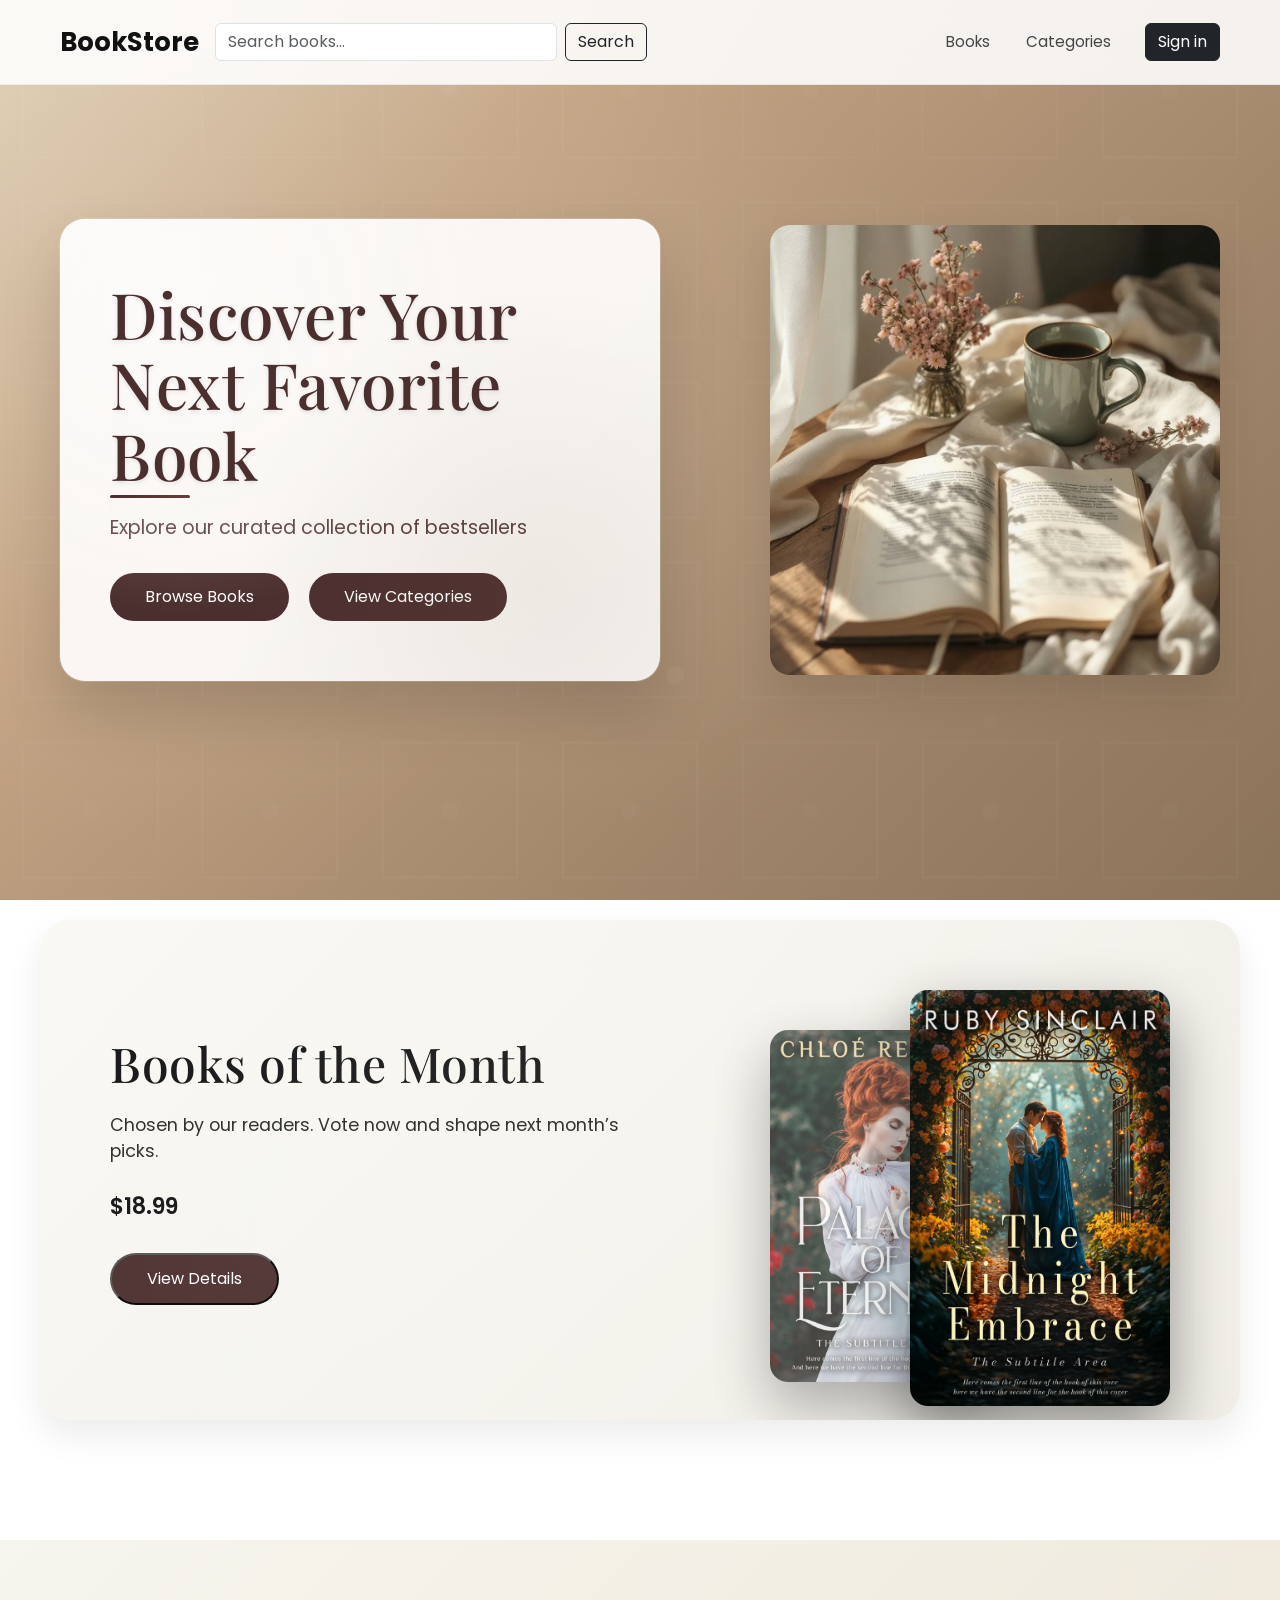
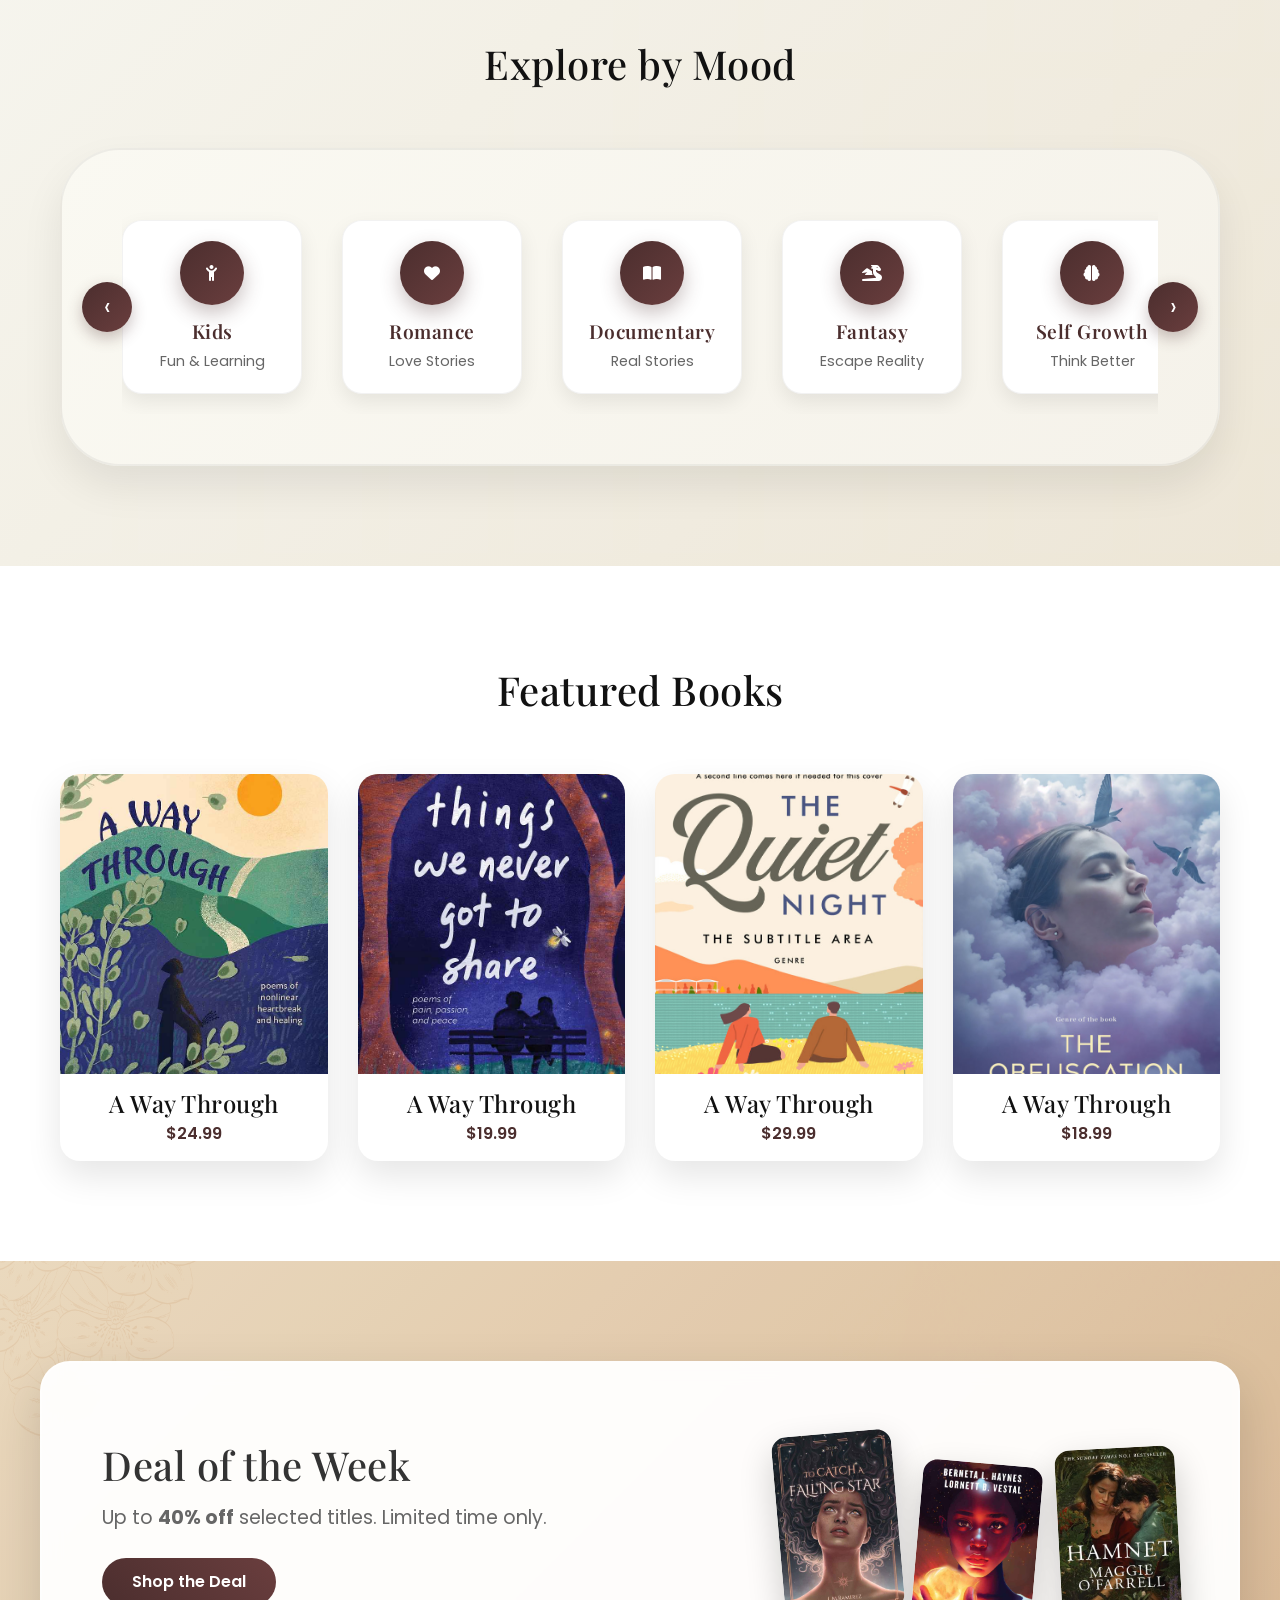
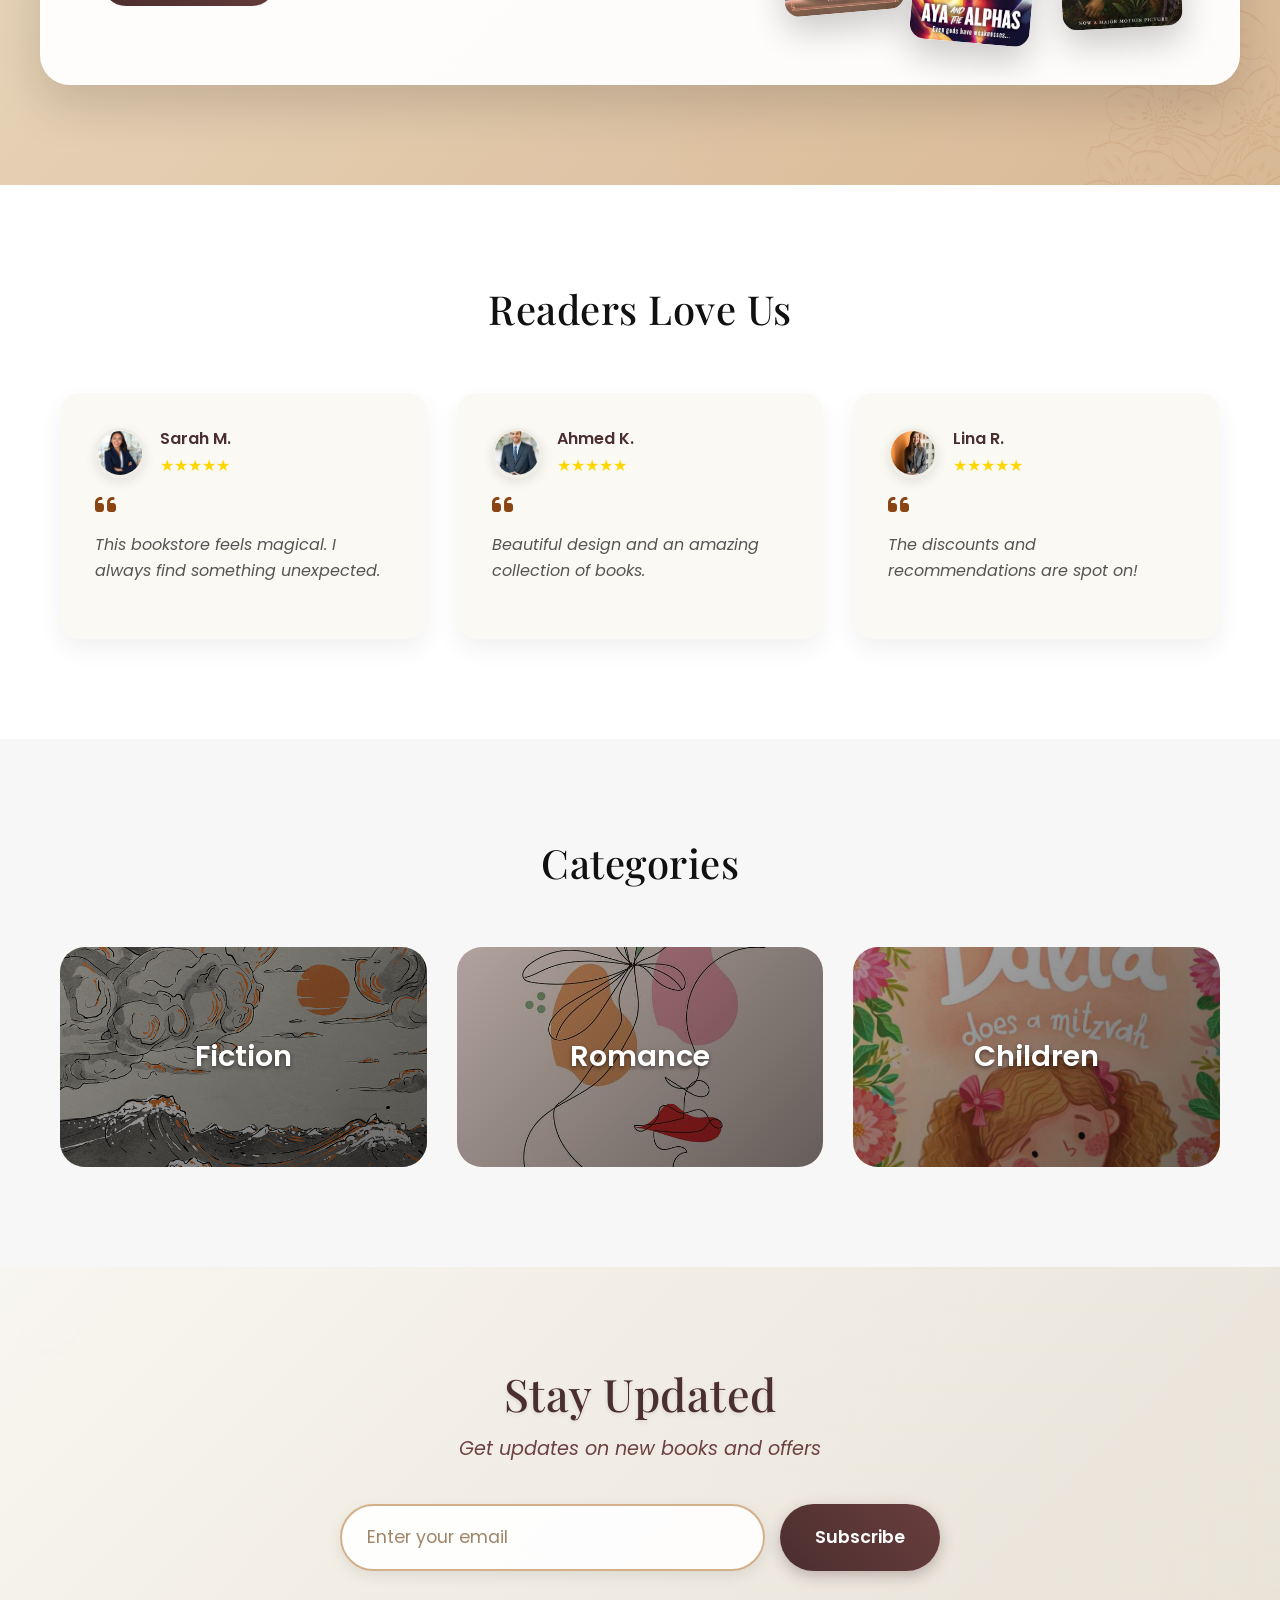
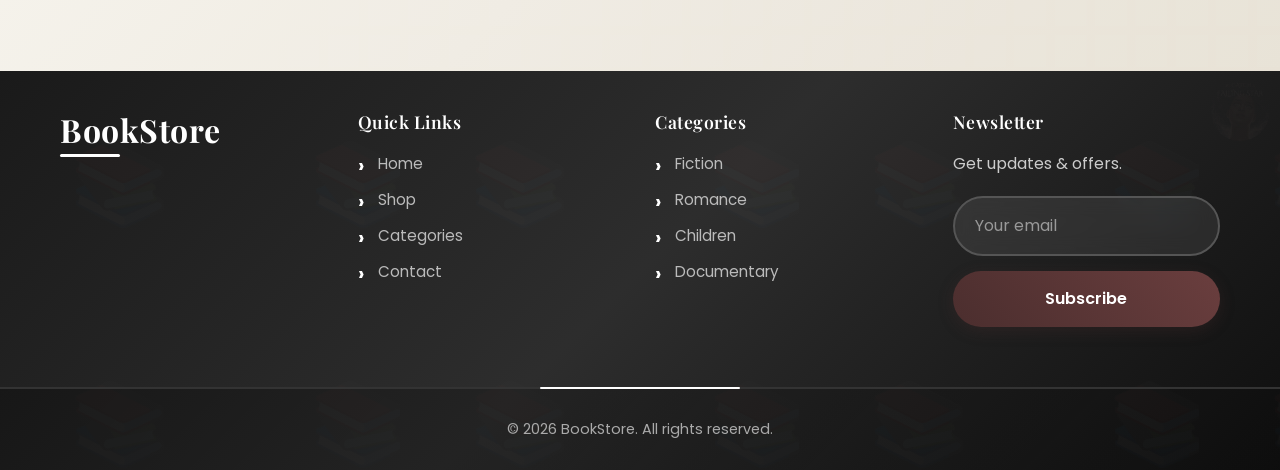
==== commit c74fc33d: "Fix HTML encoding issues in index.html" ====
--- a/index.html
+++ b/index.html
@@ -87,8 +87,8 @@
     </div>
 
     <div class="book-of-day-covers">
-      <img src="/img/nbook12.jpg" alt="Main Book" class="main-book">
-      <img src="/img/nbook11.jpg" alt="Secondary Book" class="side-book">
+      <img src="img/nbook12.jpg" alt="Main Book" class="main-book">
+      <img src="img/nbook11.jpg" alt="Secondary Book" class="side-book">
     </div>
   </div>
 
@@ -243,3 +243,4 @@
   </script>
 </body>
 </html>
+
